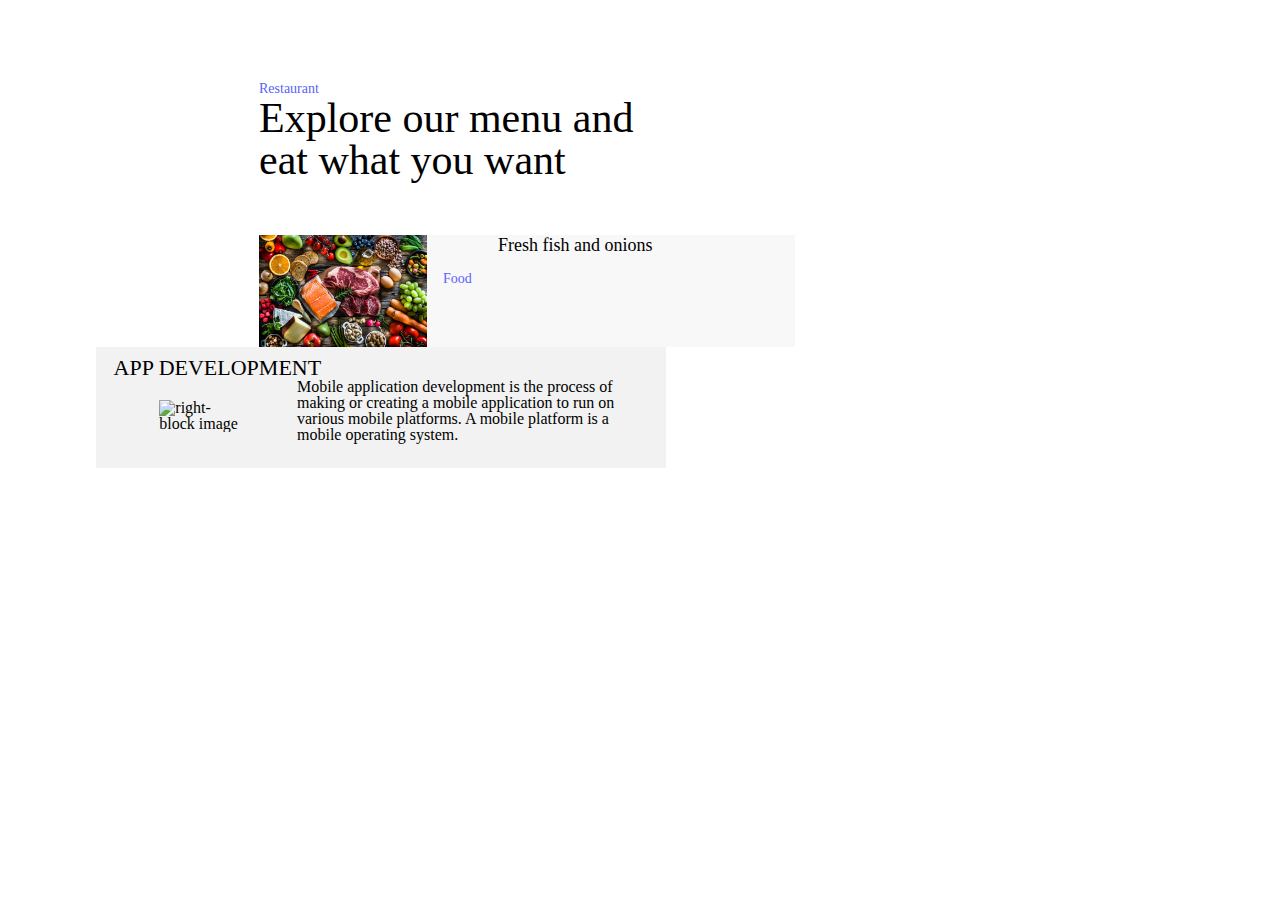
==== index.html @ 21a98d1a "start" ====
<!doctype html>
	<!DOCTYPE html>
	<html>
	<head>
		<meta charset="utf-8">
		<title> Lesson 5 </title>
		<link rel="icon" href="image/icon.png" type="image/png" sizes="16x16">
		<link rel="stylesheet" type="text/css" href="css/reset.css">
        <link rel="stylesheet" type="text/css" href="css/styles.css">
	</head>
	<body>
     <section>
    <div class="container-index">
     <h5 class="h5-title"> Restaurant </h5> 
     <h2 class="h2-title"> Explore our menu and eat what you want </h2>
      <div class="left-block FL">
        <img class="img-block-left FL" src="image/food.jpg" alt="left-block image">
        <p class="title-p1 FL"> Food </p>
        <p class="title-p2 FL"> Fresh fish and onions </p>
       <!-- <p class="p-block FL"> Fresh food directly from our restaurant ready coocked for you and you familly </p> -->
       <div class=" clear"></div>





       </div><!--
    --><div class="right-block FL"> 
       <h3 class="h3-title-2"> APP DEVELOPMENT </h3>
        <img class="img-block-right FL" src="img/path-28.svg" alt="right-block image">
       <p class="p-block FL"> Mobile application development is the process of making or creating a mobile application to run on various mobile platforms. A mobile platform is a mobile operating system. </p>
       <div class=" clear"></div>
      </div>
    </div>
  </section>
        
        	
	</body>
	</html>
---- css/styles.css ----
/*base class*/

.dib { display: inline-block; }

.FL  { float: left; }

.FR  { float: right; }

.clear  { clear: both; }

                                       /*other class*/


.container-index { width: 1088px; 
	               margin: 0 auto;  }

.h5-title { margin-top: 82px;
            margin-left: 163px;
            width: 90px;
            color: #5863F8;
            font-size: 14px; }

.h2-title { margin-top: 1px;
            margin-left: 163px;
            font-size: 42px;
            width: 422px;
            color: #000000; }

.left-block { width: 536px; 
	          background-color: #F8F8F8;
	          margin-left: 163px;
	          margin-top: 54px; }

.img-block-left { width: 168px;
	              vertical-align: middle; }

.title-p1 { width: 39px;
            color: #5863F8;
            font-size: 14px;
            margin-left: 16px;
            margin-top: 37px; }

.title-p2 { width: 168px;
	     margin-top: 1px;
            margin-left: 16px;
            font-size: 18px;
            color: #000000; }

.p-block { width: 355px; 
	       vertical-align: middle; }


.right-block { width: 570px; 
	           background-color: #F2F2F2; }

.h3-title-2 { margin-top: 10.1px;
              margin-left: 17.6px;
              font-size: 22px; }

.img-block-right { width: 84.81px;
	               vertical-align: middle;
	               margin: 21.3px 52.9px 36.1px 63.3px; }














/*

.logo { vertical-align: middle; 
	margin-right: 50px; 
	margin-left: 30px;
	margin-bottom: 77.1px;
	padding-top: 30px;  }

.navigation { vertical-align: middle; 
	      margin-right: 20px;
	      margin-bottom: 76.9px;
	      padding-top: 30.8px; }

.nav-li { vertical-align: middle;
          margin-right: 30px; }

 

.container-contact { width: 1179px; 
	             margin: 0 auto; } 

.li-1 { color: #3D58A6; 
	font-size: 22px; }

.active { color: #EE4036; 
	  font-size: 22px; }

.divider { height: 27px;
           width: 2px;
           background-color: #363E97;
           margin-left: 35.6px;
           margin-right: 30.2px; }

.facebook-image { margin-left: 109.5px;
                  margin-bottom: 38.7px;
                  margin-top: 137px; }

.art-image { vertical-align: top;
             margin-left: 30px;
             margin-right: 39px; }

.art-text { vertical-align: top; 
            width:929px; }

.h3-month { font-size: 22px;
            color: #3D58A6;
            margin-left: 30px; }

.art-title { margin-top: 17.5px;
	     margin-right: 593px;
	     margin-bottom: 17.5px;
	     margin-left: 30px;
	     font-size: 20px; }  

.contact-section { background-color: #E6E6E6; } 

.left-block-contact { vertical-align: top;
                      margin-top: 51.5px;
                      margin-right: 43.7px;
                      margin-bottom: 420.5px; }

.right-block-contact { vertical-align: top;
                       margin-top: 49px;
                       margin-bottom: 55px; }

.map { width: 875px;
       height: 466px; }

.date { height: 56px;
        width: 56px;
        background-color: #3D58A6;
        margin-left: 30px;
        font-size: 48px; }

.date-1 { height: 100px;
          width: 100px;
          background-color: yellow;
          padding-top: 20px;
          padding-left: 20px; }

.contact-title { color: #3D58A6; 
	         font-size: 20px;
                 margin-bottom: 12px;}

.span-contact  { color: #808080; 
	         font-size: 16px; }

.a-contact { color: #000000; 
	     font-size: 16px; }

.contact-li { margin-bottom: 10px; }

*/
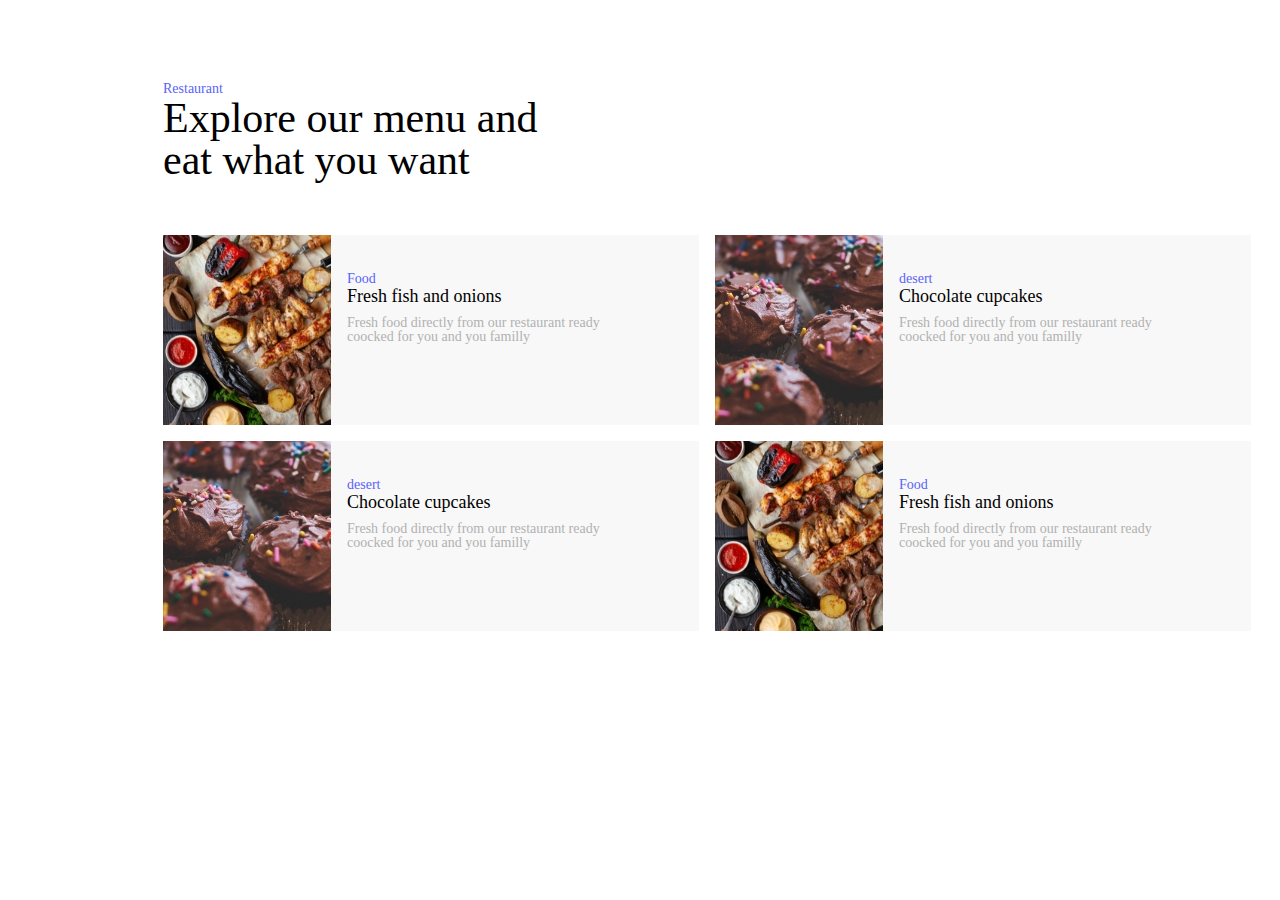
==== commit 16c8d4f5: "add section 1" ====
--- a/index.html
+++ b/index.html
@@ -1,39 +1,57 @@
-<!doctype html>
-	<!DOCTYPE html>
-	<html>
+<!DOCTYPE html>
+<html lang="en">
 	<head>
 		<meta charset="utf-8">
-		<title> Lesson 5 </title>
+		<title> Lesson 5 </title> 
 		<link rel="icon" href="image/icon.png" type="image/png" sizes="16x16">
 		<link rel="stylesheet" type="text/css" href="css/reset.css">
         <link rel="stylesheet" type="text/css" href="css/styles.css">
 	</head>
 	<body>
-     <section>
-    <div class="container-index">
-     <h5 class="h5-title"> Restaurant </h5> 
-     <h2 class="h2-title"> Explore our menu and eat what you want </h2>
-      <div class="left-block FL">
-        <img class="img-block-left FL" src="image/food.jpg" alt="left-block image">
-        <p class="title-p1 FL"> Food </p>
-        <p class="title-p2 FL"> Fresh fish and onions </p>
-       <!-- <p class="p-block FL"> Fresh food directly from our restaurant ready coocked for you and you familly </p> -->
-       <div class=" clear"></div>
-
-
-
-
-
-       </div><!--
-    --><div class="right-block FL"> 
-       <h3 class="h3-title-2"> APP DEVELOPMENT </h3>
-        <img class="img-block-right FL" src="img/path-28.svg" alt="right-block image">
-       <p class="p-block FL"> Mobile application development is the process of making or creating a mobile application to run on various mobile platforms. A mobile platform is a mobile operating system. </p>
+  <section>
+    <div class="line1-index">
+       <h5 class="h5-line1"> Restaurant </h5> 
+       <h2 class="h2-line1"> Explore our menu and eat what you want </h2>
+        <div class="box1 FL">
+          <img class="box1-img FL" src="image/food.jpg" alt="left-block1 image">
+        <div class="box1-text FL">
+           <h4 class="box1-h4"> Food </h4>
+           <h3 class="box1-h3"> Fresh fish and onions </h3>
+           <p class="box1-p"> Fresh food directly from our restaurant ready coocked for you and you familly </p>
+        </div>
+        <div class=" clear"></div>
+    </div><!--
+ --><div class="box2 FL">
+        <img class="box2-img FL" src="image/desert.jpg" alt="left-block1 image">
+        <div class="box2-text FL">
+           <h4 class="box2-h4"> desert </h4>
+           <h3 class="box2-h3"> Chocolate cupcakes </h3>
+           <p class="box2-p"> Fresh food directly from our restaurant ready coocked for you and you familly </p>
+        </div>
+    <div class=" clear"></div>
+    </div>
+    </div>
+    <div>
+      <div class="box3 FL">
+        <img class="box1-img FL" src="image/desert.jpg" alt="left-block1 image">
+        <div class="box1-text FL">
+           <h4 class="box1-h4"> desert </h4>
+           <h3 class="box1-h3"> Chocolate cupcakes </h3>
+           <p class="box1-p"> Fresh food directly from our restaurant ready coocked for you and you familly </p>
+        </div>
        <div class=" clear"></div>
       </div>
     </div>
-  </section>
-        
-        	
-	</body>
-	</html>+    <div class="box4 FL">
+        <img class="box2-img FL" src="image/food.jpg" alt="left-block1 image">
+        <div class="box2-text FL">
+           <h4 class="box2-h4"> Food </h4>
+           <h3 class="box2-h3"> Fresh fish and onions </h3>
+           <p class="box2-p"> Fresh food directly from our restaurant ready coocked for you and you familly </p>
+        </div>
+    <div class=" clear"></div>
+    </div>
+  </section> 
+                    
+</body>
+</html>--- a/css/styles.css
+++ b/css/styles.css
@@ -11,159 +11,64 @@
                                        /*other class*/
 
 
-.container-index { width: 1088px; 
-	               margin: 0 auto;  }
+.line1-index { width: 1366px; 
+	        margin: 0 auto;  }
 
-.h5-title { margin-top: 82px;
+.h5-line1 { margin-top: 82px;
             margin-left: 163px;
             width: 90px;
             color: #5863F8;
             font-size: 14px; }
 
-.h2-title { margin-top: 1px;
+.h2-line1 { margin-top: 1px;
             margin-left: 163px;
             font-size: 42px;
             width: 422px;
             color: #000000; }
 
-.left-block { width: 536px; 
-	          background-color: #F8F8F8;
-	          margin-left: 163px;
-	          margin-top: 54px; }
+.box1,
+.box4 { width: 536px; 
+        background-color: #F8F8F8;
+        margin-top: 54px;
+        margin-left: 163px; }
 
-.img-block-left { width: 168px;
-	              vertical-align: middle; }
+.box1-img,
+.box2-img { width: 168px;
+	     vertical-align: middle;
+            height: 190px; }
 
-.title-p1 { width: 39px;
-            color: #5863F8;
-            font-size: 14px;
-            margin-left: 16px;
-            margin-top: 37px; }
+.box1-h4,
+.box2-h4 { width: 39px;
+           color: #5863F8;
+           font-size: 14px;
+           margin-left: 16px;
+           margin-top: 37px; }
 
-.title-p2 { width: 168px;
-	     margin-top: 1px;
-            margin-left: 16px;
-            font-size: 18px;
-            color: #000000; }
+.box1-h3,
+.box2-h3 { width: 168px;
+	    margin-top: 1px;
+           margin-left: 16px;
+           font-size: 18px;
+           color: #000000; }
 
-.p-block { width: 355px; 
-	       vertical-align: middle; }
+.box1-p,
+.box2-p { width: 260px;
+          margin-left: 16px;
+          margin-top: 11px;
+          font-size: 14px;
+          color: #B1B1B1; }
 
+.box2 { width: 536px; 
+        background-color: #F8F8F8;
+        margin-top: 54px;
+        margin-left: 16px; }
 
-.right-block { width: 570px; 
-	           background-color: #F2F2F2; }
+.box3 { width: 536px; 
+        background-color: #F8F8F8;
+        margin-top: 16px;
+        margin-left: 163px; }
 
-.h3-title-2 { margin-top: 10.1px;
-              margin-left: 17.6px;
-              font-size: 22px; }
-
-.img-block-right { width: 84.81px;
-	               vertical-align: middle;
-	               margin: 21.3px 52.9px 36.1px 63.3px; }
-
-
-
-
-
-
-
-
-
-
-
-
-
-
-/*
-
-.logo { vertical-align: middle; 
-	margin-right: 50px; 
-	margin-left: 30px;
-	margin-bottom: 77.1px;
-	padding-top: 30px;  }
-
-.navigation { vertical-align: middle; 
-	      margin-right: 20px;
-	      margin-bottom: 76.9px;
-	      padding-top: 30.8px; }
-
-.nav-li { vertical-align: middle;
-          margin-right: 30px; }
-
- 
-
-.container-contact { width: 1179px; 
-	             margin: 0 auto; } 
-
-.li-1 { color: #3D58A6; 
-	font-size: 22px; }
-
-.active { color: #EE4036; 
-	  font-size: 22px; }
-
-.divider { height: 27px;
-           width: 2px;
-           background-color: #363E97;
-           margin-left: 35.6px;
-           margin-right: 30.2px; }
-
-.facebook-image { margin-left: 109.5px;
-                  margin-bottom: 38.7px;
-                  margin-top: 137px; }
-
-.art-image { vertical-align: top;
-             margin-left: 30px;
-             margin-right: 39px; }
-
-.art-text { vertical-align: top; 
-            width:929px; }
-
-.h3-month { font-size: 22px;
-            color: #3D58A6;
-            margin-left: 30px; }
-
-.art-title { margin-top: 17.5px;
-	     margin-right: 593px;
-	     margin-bottom: 17.5px;
-	     margin-left: 30px;
-	     font-size: 20px; }  
-
-.contact-section { background-color: #E6E6E6; } 
-
-.left-block-contact { vertical-align: top;
-                      margin-top: 51.5px;
-                      margin-right: 43.7px;
-                      margin-bottom: 420.5px; }
-
-.right-block-contact { vertical-align: top;
-                       margin-top: 49px;
-                       margin-bottom: 55px; }
-
-.map { width: 875px;
-       height: 466px; }
-
-.date { height: 56px;
-        width: 56px;
-        background-color: #3D58A6;
-        margin-left: 30px;
-        font-size: 48px; }
-
-.date-1 { height: 100px;
-          width: 100px;
-          background-color: yellow;
-          padding-top: 20px;
-          padding-left: 20px; }
-
-.contact-title { color: #3D58A6; 
-	         font-size: 20px;
-                 margin-bottom: 12px;}
-
-.span-contact  { color: #808080; 
-	         font-size: 16px; }
-
-.a-contact { color: #000000; 
-	     font-size: 16px; }
-
-.contact-li { margin-bottom: 10px; }
-
-*/+.box4 { width: 536px; 
+        background-color: #F8F8F8;
+        margin-top: 16px;
+        margin-left: 16px; }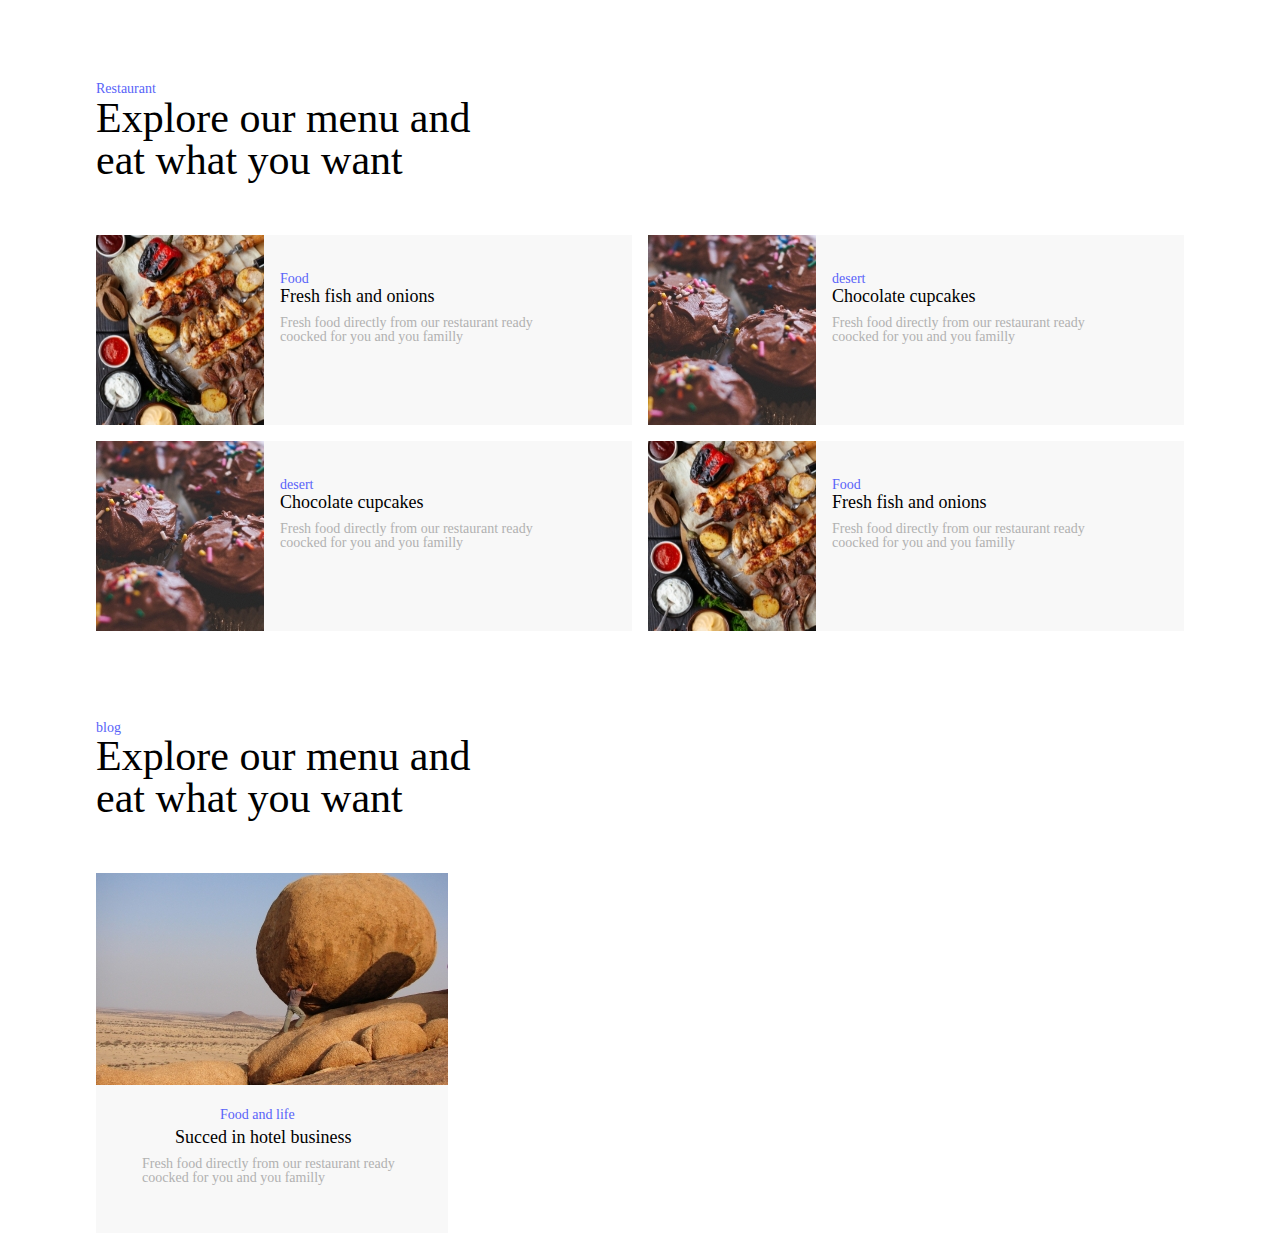
==== commit c74ba5dd: "start section2 - add fonts" ====
--- a/index.html
+++ b/index.html
@@ -1,11 +1,12 @@
 <!DOCTYPE html>
 <html lang="en">
 	<head>
-		<meta charset="utf-8">
-		<title> Lesson 5 </title> 
-		<link rel="icon" href="image/icon.png" type="image/png" sizes="16x16">
-		<link rel="stylesheet" type="text/css" href="css/reset.css">
-        <link rel="stylesheet" type="text/css" href="css/styles.css">
+		  <meta charset="utf-8">
+		  <title> Lesson 5 </title> 
+		  <link rel="icon" href="image/icon.png" type="image/png" sizes="16x16">
+	  	<link rel="stylesheet" type="text/css" href="css/reset.css">
+      <link rel="stylesheet" type="text/css" href="css/fonts.css">
+      <link rel="stylesheet" type="text/css" href="css/styles.css">
 	</head>
 	<body>
   <section>
@@ -30,7 +31,6 @@
         </div>
     <div class=" clear"></div>
     </div>
-    </div>
     <div>
       <div class="box3 FL">
         <img class="box1-img FL" src="image/desert.jpg" alt="left-block1 image">
@@ -49,9 +49,28 @@
            <h3 class="box2-h3"> Fresh fish and onions </h3>
            <p class="box2-p"> Fresh food directly from our restaurant ready coocked for you and you familly </p>
         </div>
-    <div class=" clear"></div>
+    <div class="clear"></div>
+    </div>
+    <div class="clear"></div>
     </div>
   </section> 
-                    
+  <section>
+    <div class="line2-index">
+       <h5 class="h5-line2"> blog </h5> 
+       <h2 class="h2-line2"> Explore our menu and eat what you want </h2>
+       <img class="box5-img FL" src="image/life.jpg" alt="left-block1 image">
+       <div class=" clear"></div>
+    <div class="box5-text FL">
+           <h4 class="box5-h4"> Food and life </h4>
+           <h3 class="box5-h3"> Succed in hotel business </h3>
+           <p class="box5-p"> Fresh food directly from our restaurant ready coocked for you and you familly </p>
+      <div class=" clear"></div>
+    </div>
+
+
+    
+
+      </div>
+  </section>                  
 </body>
 </html>--- a/css/fonts.css
+++ b/css/fonts.css
@@ -0,0 +1,234 @@
+@font-face {
+    font-family: 'Poppins ExtraLight';
+    src: url('../fonts/poppins/Poppins-ExtraLight.eot');
+    src: url('../fonts/poppins/Poppins-ExtraLight.eot?#iefix') format('embedded-opentype'),
+        url('../fonts/poppins/Poppins-ExtraLight.woff2') format('woff2'),
+        url('../fonts/poppins/Poppins-ExtraLight.woff') format('woff'),
+        url('../fonts/poppins/Poppins-ExtraLight.ttf') format('truetype'),
+        url('../fonts/poppins/Poppins-ExtraLight.svg#Poppins-ExtraLight') format('svg');
+    font-weight: 200;
+    font-style: normal;
+    font-display: swap;
+}
+
+@font-face {
+    font-family: 'Poppins Bold';
+    src: url('../fonts/poppins/Poppins-Bold.eot');
+    src: url('../fonts/poppins/Poppins-Bold.eot?#iefix') format('embedded-opentype'),
+        url('../fonts/poppins/Poppins-Bold.woff2') format('woff2'),
+        url('../fonts/poppins/Poppins-Bold.woff') format('woff'),
+        url('../fonts/poppins/Poppins-Bold.ttf') format('truetype'),
+        url('../fonts/poppins/Poppins-Bold.svg#Poppins-Bold') format('svg');
+    font-weight: bold;
+    font-style: normal;
+    font-display: swap;
+}
+
+@font-face {
+    font-family: 'Poppins Black';
+    src: url('../fonts/poppins/Poppins-Black.eot');
+    src: url('../fonts/poppins/Poppins-Black.eot?#iefix') format('embedded-opentype'),
+        url('../fonts/poppins/Poppins-Black.woff2') format('woff2'),
+        url('../fonts/poppins/Poppins-Black.woff') format('woff'),
+        url('../fonts/poppins/Poppins-Black.ttf') format('truetype'),
+        url('../fonts/poppins/Poppins-Black.svg#Poppins-Black') format('svg');
+    font-weight: 900;
+    font-style: normal;
+    font-display: swap;
+}
+
+@font-face {
+    font-family: 'Poppins BlackItalic';
+    src: url('../fonts/poppins/Poppins-BlackItalic.eot');
+    src: url('../fonts/poppins/Poppins-BlackItalic.eot?#iefix') format('embedded-opentype'),
+        url('../fonts/poppins/Poppins-BlackItalic.woff2') format('woff2'),
+        url('../fonts/poppins/Poppins-BlackItalic.woff') format('woff'),
+        url('../fonts/poppins/Poppins-BlackItalic.ttf') format('truetype'),
+        url('../fonts/poppins/Poppins-BlackItalic.svg#Poppins-BlackItalic') format('svg');
+    font-weight: 900;
+    font-style: italic;
+    font-display: swap;
+}
+
+@font-face {
+    font-family: 'Poppins ExtraBoldItalic';
+    src: url('../fonts/poppins/Poppins-ExtraBoldItalic.eot');
+    src: url('../fonts/poppins/Poppins-ExtraBoldItalic.eot?#iefix') format('embedded-opentype'),
+        url('../fonts/poppins/Poppins-ExtraBoldItalic.woff2') format('woff2'),
+        url('../fonts/poppins/Poppins-ExtraBoldItalic.woff') format('woff'),
+        url('../fonts/poppins/Poppins-ExtraBoldItalic.ttf') format('truetype'),
+        url('../fonts/poppins/Poppins-ExtraBoldItalic.svg#Poppins-ExtraBoldItalic') format('svg');
+    font-weight: bold;
+    font-style: italic;
+    font-display: swap;
+}
+
+@font-face {
+    font-family: 'Poppins ExtraBold';
+    src: url('../fonts/poppins/Poppins-ExtraBold.eot');
+    src: url('../fonts/poppins/Poppins-ExtraBold.eot?#iefix') format('embedded-opentype'),
+        url('../fonts/poppins/Poppins-ExtraBold.woff2') format('woff2'),
+        url('../fonts/poppins/Poppins-ExtraBold.woff') format('woff'),
+        url('../fonts/poppins/Poppins-ExtraBold.ttf') format('truetype'),
+        url('../fonts/poppins/Poppins-ExtraBold.svg#Poppins-ExtraBold') format('svg');
+    font-weight: bold;
+    font-style: normal;
+    font-display: swap;
+}
+
+@font-face {
+    font-family: 'Poppins BoldItalic';
+    src: url('../fonts/poppins/Poppins-BoldItalic.eot');
+    src: url('../fonts/poppins/Poppins-BoldItalic.eot?#iefix') format('embedded-opentype'),
+        url('../fonts/poppins/Poppins-BoldItalic.woff2') format('woff2'),
+        url('../fonts/poppins/Poppins-BoldItalic.woff') format('woff'),
+        url('../fonts/poppins/Poppins-BoldItalic.ttf') format('truetype'),
+        url('../fonts/poppins/Poppins-BoldItalic.svg#Poppins-BoldItalic') format('svg');
+    font-weight: bold;
+    font-style: italic;
+    font-display: swap;
+}
+
+@font-face {
+    font-family: 'Poppins ExtraLightItalic';
+    src: url('../fonts/poppins/Poppins-ExtraLightItalic.eot');
+    src: url('../fonts/poppins/Poppins-ExtraLightItalic.eot?#iefix') format('embedded-opentype'),
+        url('../fonts/poppins/Poppins-ExtraLightItalic.woff2') format('woff2'),
+        url('../fonts/poppins/Poppins-ExtraLightItalic.woff') format('woff'),
+        url('../fonts/poppins/Poppins-ExtraLightItalic.ttf') format('truetype'),
+        url('../fonts/poppins/Poppins-ExtraLightItalic.svg#Poppins-ExtraLightItalic') format('svg');
+    font-weight: 200;
+    font-style: italic;
+    font-display: swap;
+}
+
+@font-face {
+    font-family: 'PoppinsRegular';
+    src: url('../fonts/poppins/Poppins-Regular.eot');
+    src: url('../fonts/poppins/Poppins-Regular.eot?#iefix') format('embedded-opentype'),
+        url('../fonts/poppins/Poppins-Regular.woff2') format('woff2'),
+        url('../fonts/poppins/Poppins-Regular.woff') format('woff'),
+        url('../fonts/poppins/Poppins-Regular.ttf') format('truetype'),
+        url('../fonts/poppins/Poppins-Regular.svg#Poppins-Regular') format('svg');
+    font-weight: normal;
+    font-style: normal;
+    font-display: swap;
+}
+
+@font-face {
+    font-family: 'Poppins SemiBold';
+    src: url('../fonts/poppins/Poppins-SemiBold.eot');
+    src: url('../fonts/poppins/Poppins-SemiBold.eot?#iefix') format('embedded-opentype'),
+        url('../fonts/poppins/Poppins-SemiBold.woff2') format('woff2'),
+        url('../fonts/poppins/Poppins-SemiBold.woff') format('woff'),
+        url('../fonts/poppins/Poppins-SemiBold.ttf') format('truetype'),
+        url('../fonts/poppins/Poppins-SemiBold.svg#Poppins-SemiBold') format('svg');
+    font-weight: 600;
+    font-style: normal;
+    font-display: swap;
+}
+
+@font-face {
+    font-family: 'Poppins LightItalic';
+    src: url('../fonts/poppins/Poppins-LightItalic.eot');
+    src: url('../fonts/poppins/Poppins-LightItalic.eot?#iefix') format('embedded-opentype'),
+        url('../fonts/poppins/Poppins-LightItalic.woff2') format('woff2'),
+        url('../fonts/poppins/Poppins-LightItalic.woff') format('woff'),
+        url('../fonts/poppins/Poppins-LightItalic.ttf') format('truetype'),
+        url('../fonts/poppins/Poppins-LightItalic.svg#Poppins-LightItalic') format('svg');
+    font-weight: 300;
+    font-style: italic;
+    font-display: swap;
+}
+
+@font-face {
+    font-family: 'Poppins MediumItalic';
+    src: url('../fonts/poppins/Poppins-MediumItalic.eot');
+    src: url('../fonts/poppins/Poppins-MediumItalic.eot?#iefix') format('embedded-opentype'),
+        url('../fonts/poppins/Poppins-MediumItalic.woff2') format('woff2'),
+        url('../fonts/poppins/Poppins-MediumItalic.woff') format('woff'),
+        url('../fonts/poppins/Poppins-MediumItalic.ttf') format('truetype'),
+        url('../fonts/poppins/Poppins-MediumItalic.svg#Poppins-MediumItalic') format('svg');
+    font-weight: 500;
+    font-style: italic;
+    font-display: swap;
+}
+
+@font-face {
+    font-family: 'Poppins Italic';
+    src: url('../fonts/poppins/Poppins-Italic.eot');
+    src: url('../fonts/poppins/Poppins-Italic.eot?#iefix') format('embedded-opentype'),
+        url('../fonts/poppins/Poppins-Italic.woff2') format('woff2'),
+        url('../fonts/poppins/Poppins-Italic.woff') format('woff'),
+        url('../fonts/poppins/Poppins-Italic.ttf') format('truetype'),
+        url('../fonts/poppins/Poppins-Italic.svg#Poppins-Italic') format('svg');
+    font-weight: normal;
+    font-style: italic;
+    font-display: swap;
+}
+
+@font-face {
+    font-family: 'Poppins Medium';
+    src: url('../fonts/poppins/Poppins-Medium.eot');
+    src: url('../fonts/poppins/Poppins-Medium.eot?#iefix') format('embedded-opentype'),
+        url('../fonts/poppins/Poppins-Medium.woff2') format('woff2'),
+        url('../fonts/poppins/Poppins-Medium.woff') format('woff'),
+        url('../fonts/poppins/Poppins-Medium.ttf') format('truetype'),
+        url('../fonts/poppins/Poppins-Medium.svg#Poppins-Medium') format('svg');
+    font-weight: 500;
+    font-style: normal;
+    font-display: swap;
+}
+
+@font-face {
+    font-family: 'Poppins SemiBoldItalic';
+    src: url('../fonts/poppins/Poppins-SemiBoldItalic.eot');
+    src: url('../fonts/poppins/Poppins-SemiBoldItalic.eot?#iefix') format('embedded-opentype'),
+        url('../fonts/poppins/Poppins-SemiBoldItalic.woff2') format('woff2'),
+        url('../fonts/poppins/Poppins-SemiBoldItalic.woff') format('woff'),
+        url('../fonts/poppins/Poppins-SemiBoldItalic.ttf') format('truetype'),
+        url('../fonts/poppins/Poppins-SemiBoldItalic.svg#Poppins-SemiBoldItalic') format('svg');
+    font-weight: 600;
+    font-style: italic;
+    font-display: swap;
+}
+
+@font-face {
+    font-family: 'Poppins Light';
+    src: url('../fonts/poppins/Poppins-Light.eot');
+    src: url('../fonts/poppins/Poppins-Light.eot?#iefix') format('embedded-opentype'),
+        url('../fonts/poppins/Poppins-Light.woff2') format('woff2'),
+        url('../fonts/poppins/Poppins-Light.woff') format('woff'),
+        url('../fonts/poppins/Poppins-Light.ttf') format('truetype'),
+        url('../fonts/poppins/Poppins-Light.svg#Poppins-Light') format('svg');
+    font-weight: 300;
+    font-style: normal;
+    font-display: swap;
+}
+
+@font-face {
+    font-family: 'Poppins Thin';
+    src: url('../fonts/poppins/Poppins-Thin.eot');
+    src: url('../fonts/poppins/Poppins-Thin.eot?#iefix') format('embedded-opentype'),
+        url('../fonts/poppins/Poppins-Thin.woff2') format('woff2'),
+        url('../fonts/poppins/Poppins-Thin.woff') format('woff'),
+        url('../fonts/poppins/Poppins-Thin.ttf') format('truetype'),
+        url('../fonts/poppins/Poppins-Thin.svg#Poppins-Thin') format('svg');
+    font-weight: 100;
+    font-style: normal;
+    font-display: swap;
+}
+
+@font-face {
+    font-family: 'Poppins ThinItalic';
+    src: url('../fonts/poppins/Poppins-ThinItalic.eot');
+    src: url('../fonts/poppins/Poppins-ThinItalic.eot?#iefix') format('embedded-opentype'),
+        url('../fonts/poppins/Poppins-ThinItalic.woff2') format('woff2'),
+        url('../fonts/poppins/Poppins-ThinItalic.woff') format('woff'),
+        url('../fonts/poppins/Poppins-ThinItalic.ttf') format('truetype'),
+        url('../fonts/poppins/Poppins-ThinItalic.svg#Poppins-ThinItalic') format('svg');
+    font-weight: 100;
+    font-style: italic;
+    font-display: swap;
+}
+
--- a/css/styles.css
+++ b/css/styles.css
@@ -11,26 +11,22 @@
                                        /*other class*/
 
 
-.line1-index { width: 1366px; 
+.line1-index { width: 1088px; 
 	        margin: 0 auto;  }
 
 .h5-line1 { margin-top: 82px;
-            margin-left: 163px;
             width: 90px;
             color: #5863F8;
             font-size: 14px; }
 
 .h2-line1 { margin-top: 1px;
-            margin-left: 163px;
             font-size: 42px;
             width: 422px;
             color: #000000; }
 
-.box1,
-.box4 { width: 536px; 
+.box1 { width: 536px; 
         background-color: #F8F8F8;
-        margin-top: 54px;
-        margin-left: 163px; }
+        margin-top: 54px; }
 
 .box1-img,
 .box2-img { width: 168px;
@@ -65,10 +61,52 @@
 
 .box3 { width: 536px; 
         background-color: #F8F8F8;
-        margin-top: 16px;
-        margin-left: 163px; }
+        margin-top: 16px; }
 
 .box4 { width: 536px; 
         background-color: #F8F8F8;
         margin-top: 16px;
-        margin-left: 16px; }+        margin-left: 16px; }
+
+.line2-index { width: 1088px; 
+               margin: 0 auto; }
+
+.h5-line2 { margin-top: 90px;
+            width: 36px;
+            color: #5863F8;
+            font-size: 14px; }
+
+.h2-line2 { font-size: 42px;
+            width: 404px;
+            color: #000000; }
+
+.box5-img { margin-top: 54px;
+            width: 352px;
+            height: 212px; }
+
+.box5-text { background-color: #F8F8F8;
+             width: 352px;
+             height: 148px; }
+
+.box5-h4 { width: 104px;
+           color: #5863F8;
+           font-size: 14px;
+           margin:0 auto ;
+           margin-top: 23px; }
+
+.box5-h3 { width: 194px;
+           color: #000000;
+           font-size: 18px;
+           margin:0 auto ;
+           margin-top: 6px; }
+
+.box5-p { width: 260px;
+          color: #B1B1B1;
+          font-size: 14px;
+          margin:0 auto ;
+          margin-top: 11px; }
+
+
+
+
+
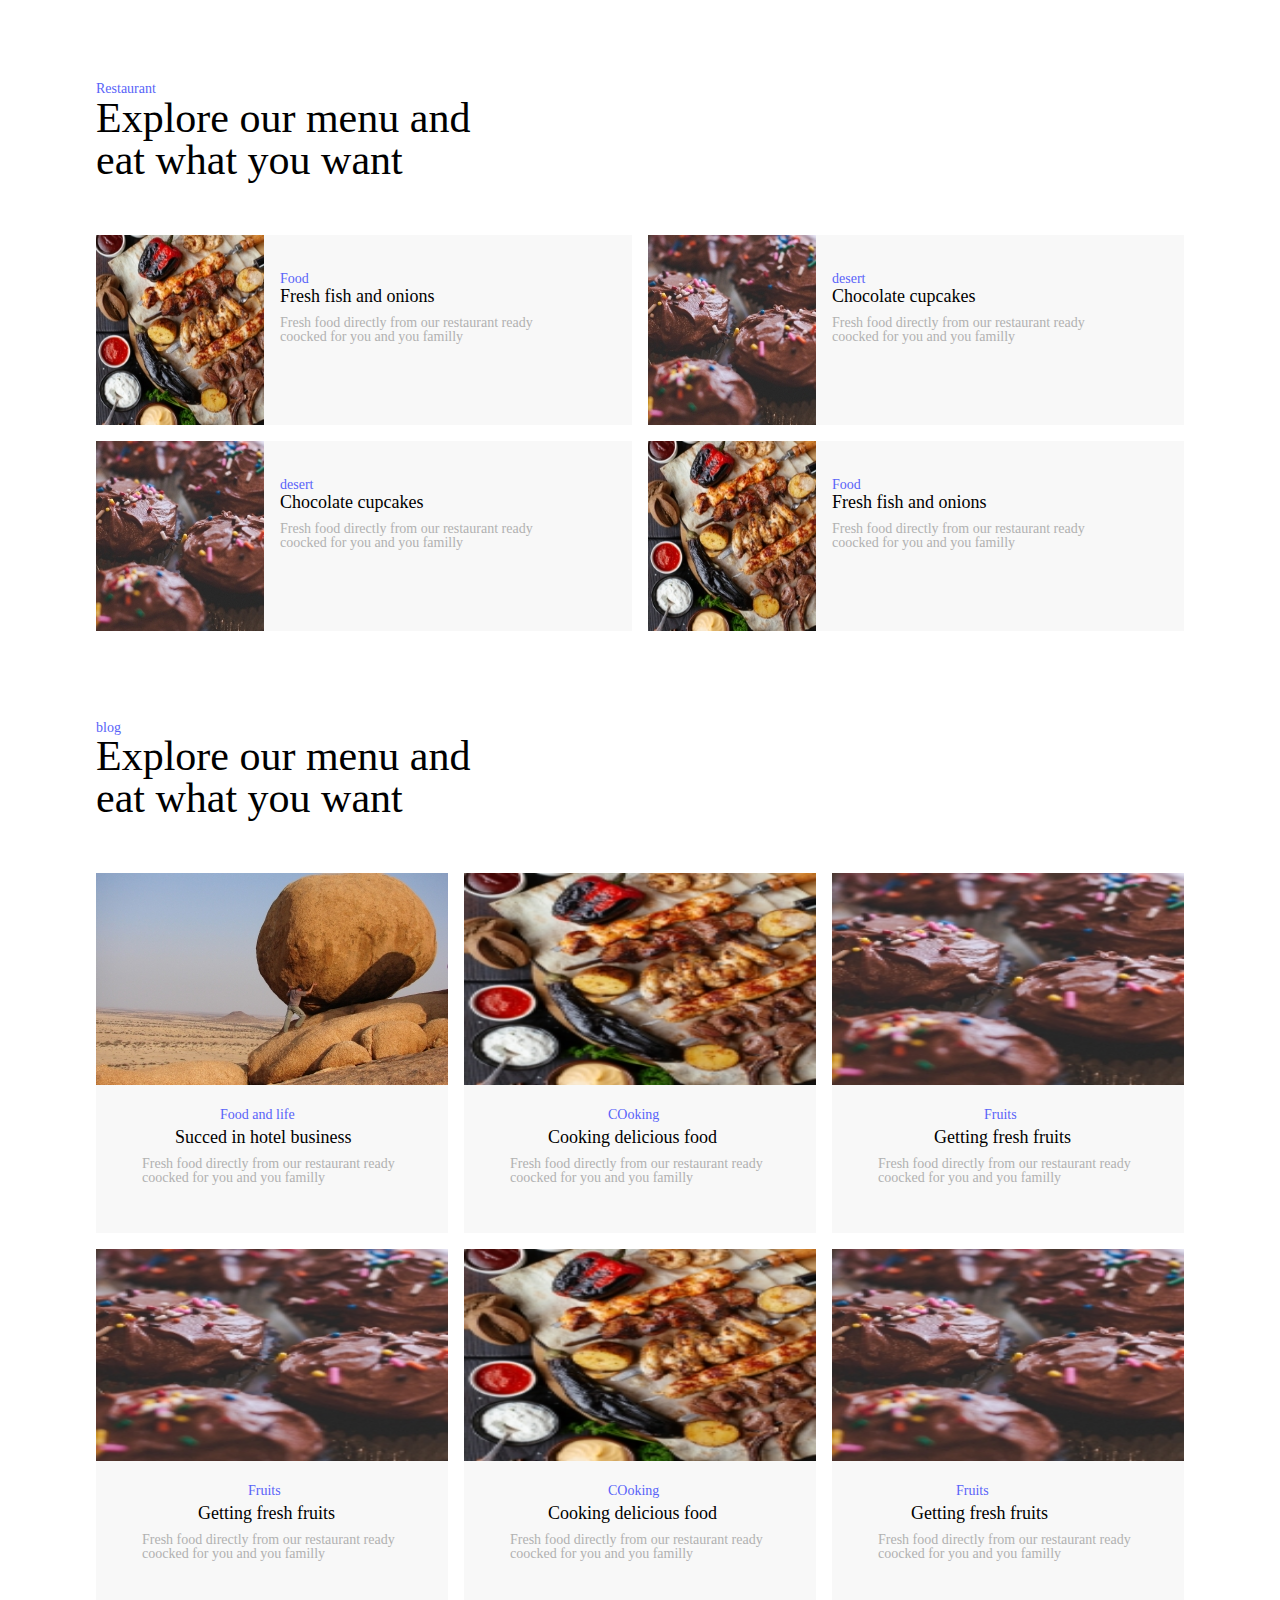
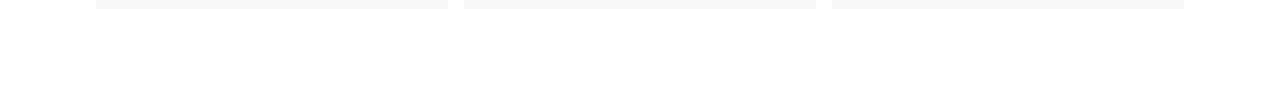
==== commit acde026c: "finished. ( font problem )" ====
--- a/index.html
+++ b/index.html
@@ -1,76 +1,129 @@
 <!DOCTYPE html>
 <html lang="en">
 	<head>
-		  <meta charset="utf-8">
-		  <title> Lesson 5 </title> 
-		  <link rel="icon" href="image/icon.png" type="image/png" sizes="16x16">
+		<meta charset="utf-8">
+		<title> Lesson 5 </title> 
+		<link rel="icon" href="image/icon.png" type="image/png" sizes="16x16">
 	  	<link rel="stylesheet" type="text/css" href="css/reset.css">
-      <link rel="stylesheet" type="text/css" href="css/fonts.css">
-      <link rel="stylesheet" type="text/css" href="css/styles.css">
+        <link rel="stylesheet" type="text/css" href="css/fonts.css">
+        <link rel="stylesheet" type="text/css" href="css/styles.css">
 	</head>
-	<body>
-  <section>
-    <div class="line1-index">
-       <h5 class="h5-line1"> Restaurant </h5> 
-       <h2 class="h2-line1"> Explore our menu and eat what you want </h2>
-        <div class="box1 FL">
-          <img class="box1-img FL" src="image/food.jpg" alt="left-block1 image">
-        <div class="box1-text FL">
-           <h4 class="box1-h4"> Food </h4>
-           <h3 class="box1-h3"> Fresh fish and onions </h3>
-           <p class="box1-p"> Fresh food directly from our restaurant ready coocked for you and you familly </p>
+<body>
+    <section>
+        <div class="line1-index">
+            <h5 class="h5-line1"> Restaurant </h5> 
+            <h2 class="h2-line1"> Explore our menu and eat what you want </h2>
+        <div class="line1-1-index">
+            <div class="box1 FL">
+                <img class="box1-img FL" src="image/food.jpg" alt="box1 image">
+            <div class="box1-text FL">
+                <h4 class="box1-h4"> Food </h4>
+                <h3 class="box1-h3"> Fresh fish and onions </h3>
+                <p class="box1-p"> Fresh food directly from our restaurant ready coocked for you and you familly </p>
+            </div>
+            <div class=" clear"></div>
+            </div>
+            <div class="box2 FL">
+                <img class="box2-img FL" src="image/desert.jpg" alt="box2 image">
+            <div class="box2-text FL">
+                <h4 class="box2-h4"> desert </h4>
+                <h3 class="box2-h3"> Chocolate cupcakes </h3>
+                <p class="box2-p"> Fresh food directly from our restaurant ready coocked for you and you familly </p>
+            </div>
+            <div class=" clear"></div>
+            </div>
         </div>
-        <div class=" clear"></div>
-    </div><!--
- --><div class="box2 FL">
-        <img class="box2-img FL" src="image/desert.jpg" alt="left-block1 image">
-        <div class="box2-text FL">
-           <h4 class="box2-h4"> desert </h4>
-           <h3 class="box2-h3"> Chocolate cupcakes </h3>
-           <p class="box2-p"> Fresh food directly from our restaurant ready coocked for you and you familly </p>
+        <div class="line1-2-index">
+            <div class="box3 FL">
+                <img class="box1-img FL" src="image/desert.jpg" alt="box3 image">
+            <div class="box1-text FL">
+                <h4 class="box1-h4"> desert </h4>
+                <h3 class="box1-h3"> Chocolate cupcakes </h3>
+                <p class="box1-p"> Fresh food directly from our restaurant ready coocked for you and you familly </p>
+            </div>
+            <div class=" clear"></div>
+            </div>
+            <div class="box4 FL">
+                <img class="box2-img FL" src="image/food.jpg" alt="box4 image">
+            <div class="box2-text FL">
+                <h4 class="box2-h4"> Food </h4>
+                <h3 class="box2-h3"> Fresh fish and onions </h3>
+                <p class="box2-p"> Fresh food directly from our restaurant ready coocked for you and you familly </p>
+            </div>
+            <div class="clear"></div>
+            </div>
         </div>
-    <div class=" clear"></div>
-    </div>
-    <div>
-      <div class="box3 FL">
-        <img class="box1-img FL" src="image/desert.jpg" alt="left-block1 image">
-        <div class="box1-text FL">
-           <h4 class="box1-h4"> desert </h4>
-           <h3 class="box1-h3"> Chocolate cupcakes </h3>
-           <p class="box1-p"> Fresh food directly from our restaurant ready coocked for you and you familly </p>
+        <div class="clear"></div>
         </div>
-       <div class=" clear"></div>
-      </div>
-    </div>
-    <div class="box4 FL">
-        <img class="box2-img FL" src="image/food.jpg" alt="left-block1 image">
-        <div class="box2-text FL">
-           <h4 class="box2-h4"> Food </h4>
-           <h3 class="box2-h3"> Fresh fish and onions </h3>
-           <p class="box2-p"> Fresh food directly from our restaurant ready coocked for you and you familly </p>
+    </section> 
+    <section>
+        <div class="line2-index">
+            <h5 class="h5-line2"> blog </h5> 
+            <h2 class="h2-line2"> Explore our menu and eat what you want </h2>
+        <div class="line2-1-index">
+            <div class="box5 FL">
+                    <img class="box5-img FL" src="image/life.jpg" alt="box5 image">
+                <div class="box5-text FL">
+                    <h4 class="box5-h4"> Food and life </h4>
+                    <h3 class="box5-h3"> Succed in hotel business </h3>
+                    <p class="box5-p"> Fresh food directly from our restaurant ready coocked for you and you familly </p>
+                <div class=" clear"></div>
+                </div>
+            </div>
+            <div class="box6 FL">
+                    <img class="box6-img FL" src="image/food.jpg" alt="box6 image">
+                <div class="box6-text FL">
+                    <h4 class="box6-h4"> COoking </h4>
+                    <h3 class="box6-h3"> Cooking delicious food </h3>
+                    <p class="box6-p"> Fresh food directly from our restaurant ready coocked for you and you familly </p>
+                <div class=" clear"></div>
+                </div>
+            </div>
+             <div class="box7 FR">
+                    <img class="box7-img FL" src="image/desert.jpg" alt="box7 image">
+                <div class="box7-text FL">
+                    <h4 class="box7-h4"> Fruits </h4>
+                    <h3 class="box7-h3"> Getting fresh fruits </h3>
+                    <p class="box7-p"> Fresh food directly from our restaurant ready coocked for you and you familly </p>
+                <div class=" clear"></div>
+                </div>
+            </div>
+        <div class="clear"></div>
         </div>
-    <div class="clear"></div>
-    </div>
-    <div class="clear"></div>
-    </div>
-  </section> 
-  <section>
-    <div class="line2-index">
-       <h5 class="h5-line2"> blog </h5> 
-       <h2 class="h2-line2"> Explore our menu and eat what you want </h2>
-       <img class="box5-img FL" src="image/life.jpg" alt="left-block1 image">
-       <div class=" clear"></div>
-    <div class="box5-text FL">
-           <h4 class="box5-h4"> Food and life </h4>
-           <h3 class="box5-h3"> Succed in hotel business </h3>
-           <p class="box5-p"> Fresh food directly from our restaurant ready coocked for you and you familly </p>
-      <div class=" clear"></div>
-    </div>
-
-
+        <div class="line2-2-index">
+            <div class="box8 FL">
+                    <img class="box8-img FL" src="image/desert.jpg" alt="box8 image">
+                <div class="box8-text FL">
+                    <h4 class="box8-h4"> Fruits </h4>
+                    <h3 class="box8-h3"> Getting fresh fruits </h3>
+                    <p class="box8-p"> Fresh food directly from our restaurant ready coocked for you and you familly </p>
+                <div class=" clear"></div>
+                </div>
+            </div>
+            <div class="box9 FL">
+                    <img class="box9-img FL" src="image/food.jpg" alt="box9 image">
+                <div class="box9-text FL">
+                    <h4 class="box9-h4"> COoking </h4>
+                    <h3 class="box9-h3"> Cooking delicious food </h3>
+                    <p class="box9-p"> Fresh food directly from our restaurant ready coocked for you and you familly </p>
+                <div class=" clear"></div>
+                </div>
+            </div>
+             <div class="box10 FR">
+                    <img class="box10-img FL" src="image/desert.jpg" alt="box10 image">
+                <div class="box10-text FL">
+                    <h4 class="box10-h4"> Fruits </h4>
+                    <h3 class="box10-h3"> Getting fresh fruits </h3>
+                    <p class="box10-p"> Fresh food directly from our restaurant ready coocked for you and you familly </p>
+                <div class=" clear"></div>
+                </div>
+            </div>
+        <div class="clear"></div>
+        </div>
+        <div class="clear"></div>
+        </div>
+    </section>
     
 
-      </div>
-  </section>                  
 </body>
 </html>--- a/css/fonts.css
+++ b/css/fonts.css
@@ -103,7 +103,7 @@
 }
 
 @font-face {
-    font-family: 'PoppinsRegular';
+    font-family: 'Poppins Regular';
     src: url('../fonts/poppins/Poppins-Regular.eot');
     src: url('../fonts/poppins/Poppins-Regular.eot?#iefix') format('embedded-opentype'),
         url('../fonts/poppins/Poppins-Regular.woff2') format('woff2'),
--- a/css/styles.css
+++ b/css/styles.css
@@ -12,99 +12,166 @@
 
 
 .line1-index { width: 1088px; 
-	        margin: 0 auto;  }
+	       margin: 0 auto;  }
 
 .h5-line1 { margin-top: 82px;
             width: 90px;
             color: #5863F8;
-            font-size: 14px; }
+            font-size: 14px;
+            font-family: 'Poppins Bold'; }
 
 .h2-line1 { margin-top: 1px;
             font-size: 42px;
             width: 422px;
-            color: #000000; }
+            color: #000000;
+            font-family: 'Poppins ExtraBold'; }
+
+.line1-1-index { width: 1088px;
+                 height: 190px;
+                 margin-top: 54px; }
 
 .box1 { width: 536px; 
-        background-color: #F8F8F8;
-        margin-top: 54px; }
+        background-color: #F8F8F8; }
 
 .box1-img,
 .box2-img { width: 168px;
-	     vertical-align: middle;
-            height: 190px; }
+	    vertical-align: middle; }
 
 .box1-h4,
 .box2-h4 { width: 39px;
            color: #5863F8;
            font-size: 14px;
            margin-left: 16px;
-           margin-top: 37px; }
+           margin-top: 37px;
+           font-family: 'Poppins Bold'; }
 
 .box1-h3,
 .box2-h3 { width: 168px;
-	    margin-top: 1px;
+	   margin-top: 1px;
            margin-left: 16px;
            font-size: 18px;
-           color: #000000; }
+           color: #000000;
+           font-family: 'Poppins SemiBold'; }
 
 .box1-p,
 .box2-p { width: 260px;
           margin-left: 16px;
           margin-top: 11px;
           font-size: 14px;
-          color: #B1B1B1; }
+          color: #B1B1B1;
+          font-family: 'Poppins Medium'; }
 
 .box2 { width: 536px; 
         background-color: #F8F8F8;
-        margin-top: 54px;
         margin-left: 16px; }
 
+.line1-2-index { width: 1088px;
+                 height: 190px;
+                 margin-top: 16px; }
+
 .box3 { width: 536px; 
-        background-color: #F8F8F8;
-        margin-top: 16px; }
+        background-color: #F8F8F8; }
 
 .box4 { width: 536px; 
         background-color: #F8F8F8;
-        margin-top: 16px;
         margin-left: 16px; }
 
 .line2-index { width: 1088px; 
-               margin: 0 auto; }
+               margin: 90px auto 0 auto; }
 
-.h5-line2 { margin-top: 90px;
-            width: 36px;
+.h5-line2 { width: 36px;
             color: #5863F8;
-            font-size: 14px; }
+            font-size: 14px;
+            font-family: 'Poppins Bold'; }
 
 .h2-line2 { font-size: 42px;
             width: 404px;
-            color: #000000; }
+            color: #000000;
+            font-family: 'Poppins ExtraBold'; }
 
-.box5-img { margin-top: 54px;
-            width: 352px;
-            height: 212px; }
+.line2-1-index,
+.line2-2-index { width: 1088px;
+                 height: 360px;
+                 margin: 54px auto 0 auto; } 
 
-.box5-text { background-color: #F8F8F8;
-             width: 352px;
-             height: 148px; }
+.line2-2-index {margin: 16px auto 87px auto; }
 
-.box5-h4 { width: 104px;
-           color: #5863F8;
-           font-size: 14px;
-           margin:0 auto ;
-           margin-top: 23px; }
+.box5,
+.box6,
+.box7,
+.box8,
+.box9,
+.box10  { width: 352px; }
 
-.box5-h3 { width: 194px;
-           color: #000000;
-           font-size: 18px;
-           margin:0 auto ;
-           margin-top: 6px; }
+.box6,
+.box7,
+.box9,
+.box10  { margin-left: 16px; }
 
-.box5-p { width: 260px;
+.box5-img,
+.box6-img,
+.box7-img,
+.box8-img,
+.box9-img,
+.box10-img { width: 352px;
+             height: 212px; }
+
+.box5-text,
+.box6-text,
+.box7-text,
+.box8-text,
+.box9-text,
+.box10-text { background-color: #F8F8F8;
+              width: 352px;
+              height: 148px; }
+
+.box5-h4,
+.box6-h4,
+.box7-h4,
+.box8-h4,
+.box9-h4,
+.box10-h4 { width: 104px;
+            color: #5863F8;
+            font-size: 14px;
+            margin:0 auto ;
+            margin-top: 23px;
+            font-family: 'Poppins Bold'; }
+
+.box6-h4,
+.box9-h4 { width: 64px; }
+
+.box7-h4,
+.box8-h4 { width: 48px; }
+
+.box5-h3,
+.box6-h3,
+.box7-h3,
+.box8-h3,
+.box9-h3,
+.box10-h3 { width: 194px;
+            color: #000000;
+            font-size: 18px;
+            margin:0 auto ;
+            margin-top: 6px;
+            font-family: 'Poppins SemiBold'; }
+
+.box6-h3,
+.box9-h3 { width: 184px; }
+
+.box7-h3,
+.box8-h3 { width: 148px; }
+
+.box5-p,
+.box6-p,
+.box7-p,
+.box8-p,
+.box9-p,
+.box10-p { width: 260px;
           color: #B1B1B1;
           font-size: 14px;
           margin:0 auto ;
-          margin-top: 11px; }
+          margin-top: 11px;
+          font-family: 'Poppins Medium'; }
 
 
 
